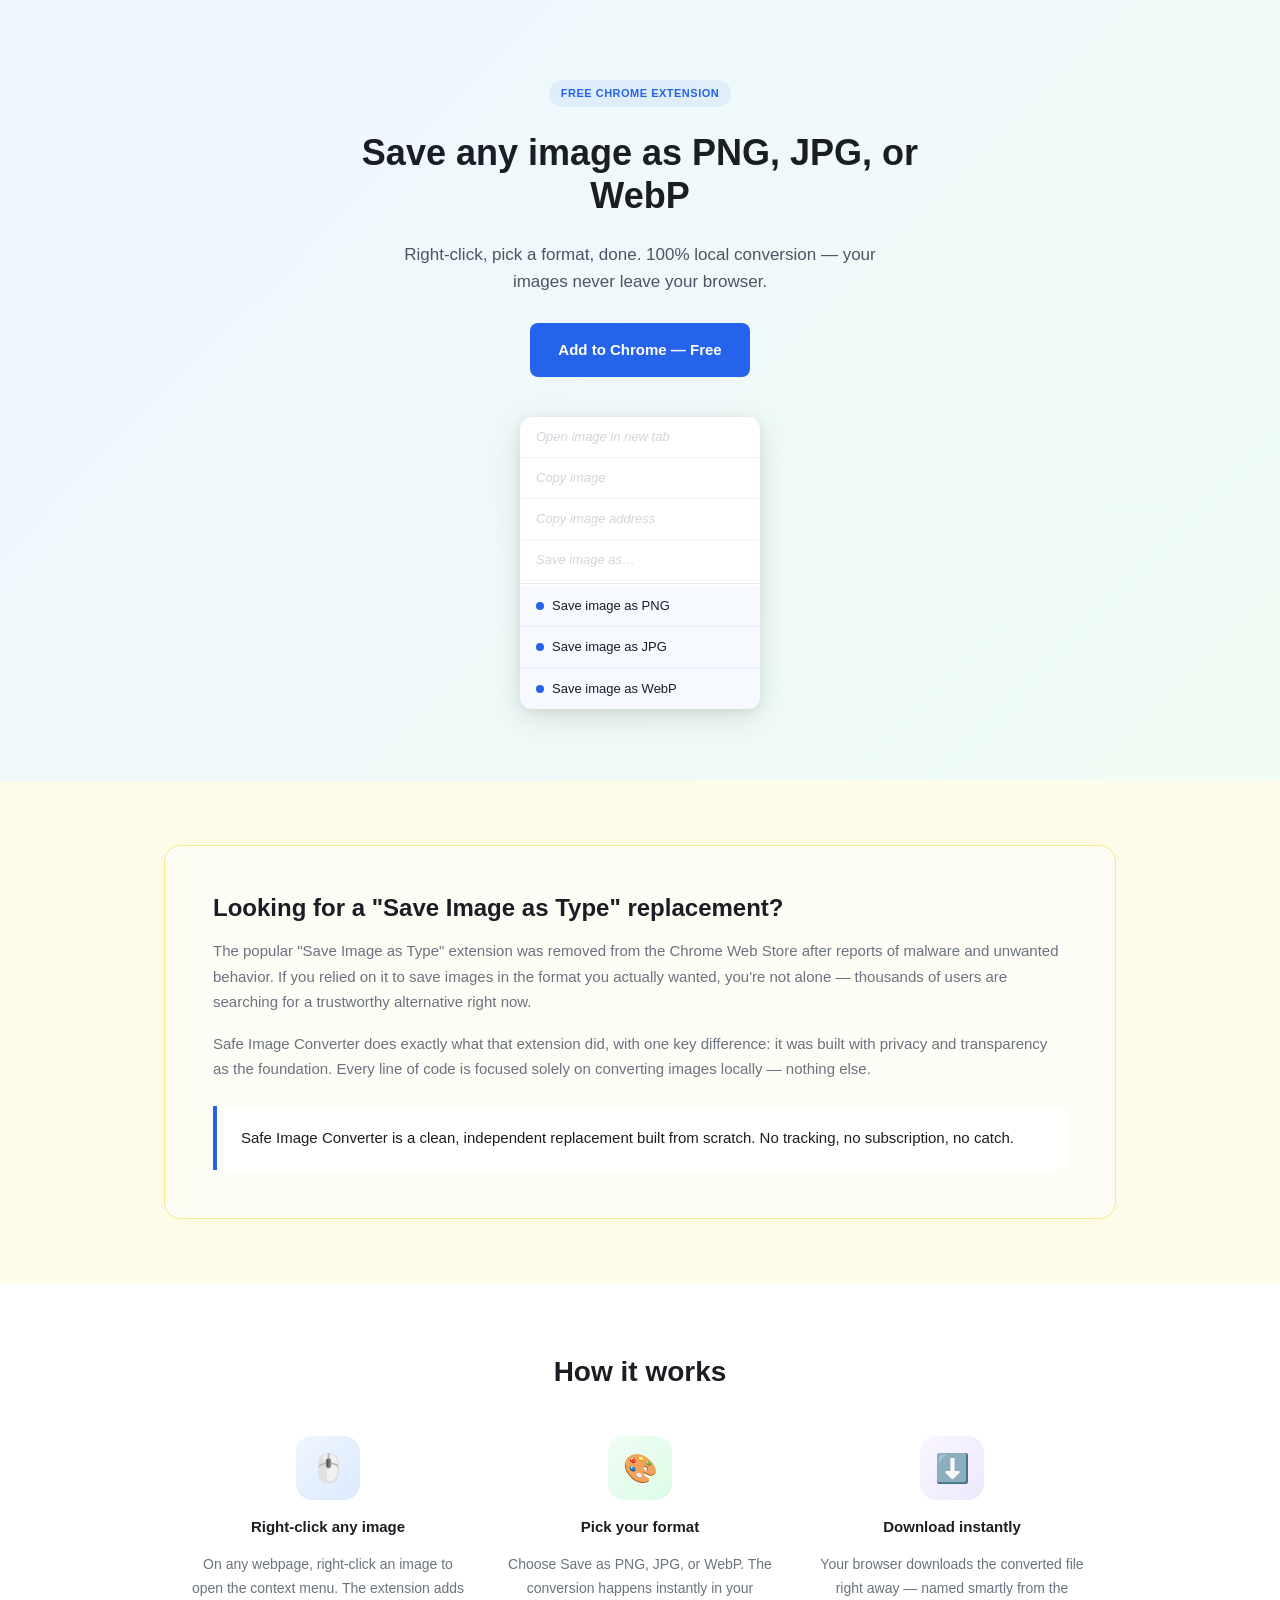
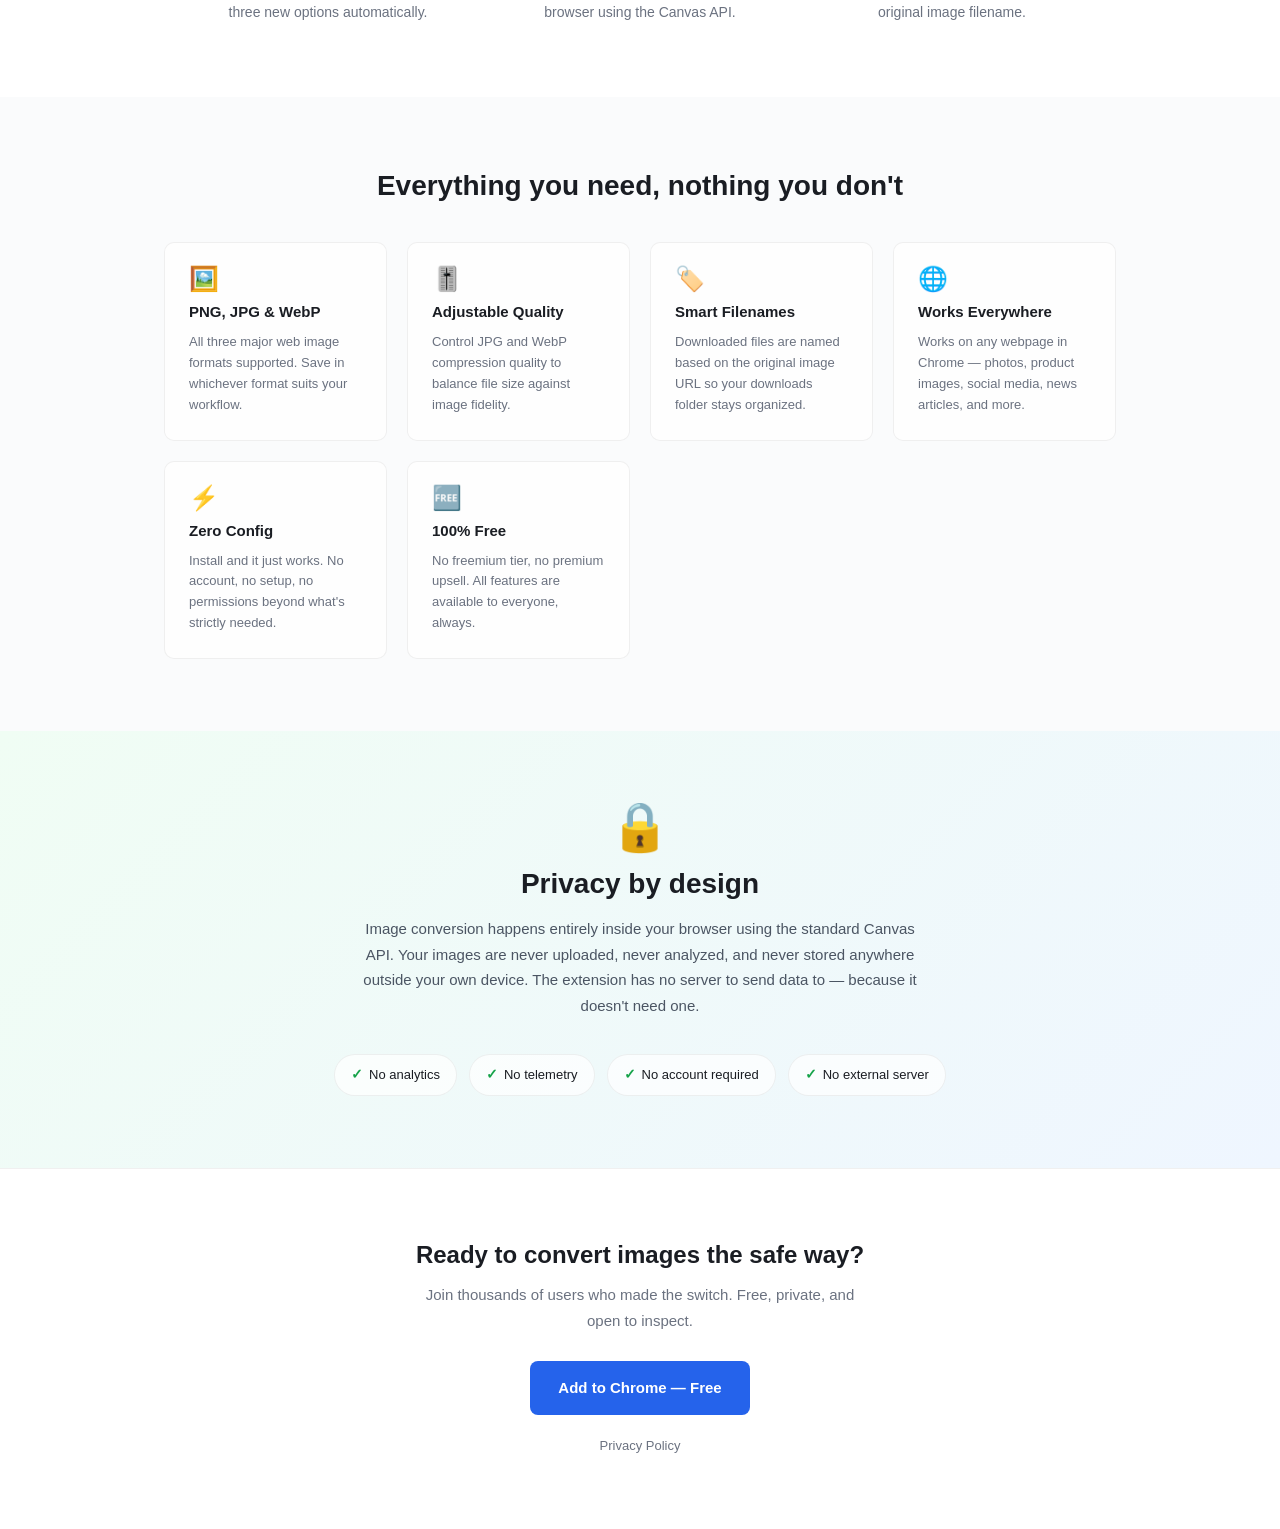
==== index.html @ 62d7c543 "feat: add English landing page" ====
<!DOCTYPE html>
<html lang="en">
<head>
  <meta charset="UTF-8" />
  <meta name="viewport" content="width=device-width, initial-scale=1.0" />

  <!-- Primary SEO -->
  <title>Safe Image Converter — Save Images as PNG, JPG, WebP | Free Chrome Extension</title>
  <meta name="description" content="Right-click any image to save as PNG, JPG, or WebP. 100% local conversion — your images never leave your browser. Free replacement for Save Image as Type." />

  <!-- hreflang -->
  <link rel="alternate" hreflang="en" href="https://claudydev.github.io/SafeImageConverter/" />
  <link rel="alternate" hreflang="es" href="https://claudydev.github.io/SafeImageConverter/es/" />
  <link rel="alternate" hreflang="pt-BR" href="https://claudydev.github.io/SafeImageConverter/pt-br/" />
  <link rel="alternate" hreflang="x-default" href="https://claudydev.github.io/SafeImageConverter/" />

  <!-- Open Graph -->
  <meta property="og:type" content="website" />
  <meta property="og:title" content="Safe Image Converter — Save Images as PNG, JPG, WebP | Free Chrome Extension" />
  <meta property="og:description" content="Right-click any image to save as PNG, JPG, or WebP. 100% local conversion — your images never leave your browser. Free replacement for Save Image as Type." />
  <meta property="og:url" content="https://claudydev.github.io/SafeImageConverter/" />

  <!-- JSON-LD Structured Data -->
  <script type="application/ld+json">
  {
    "@context": "https://schema.org",
    "@type": "SoftwareApplication",
    "name": "Safe Image Converter",
    "description": "Right-click any image to save as PNG, JPG, or WebP. 100% local conversion — your images never leave your browser.",
    "applicationCategory": "BrowserApplication",
    "operatingSystem": "Chrome",
    "offers": {
      "@type": "Offer",
      "price": "0",
      "priceCurrency": "USD"
    }
  }
  </script>

  <link rel="stylesheet" href="styles.css" />
</head>
<body>

  <!-- ============================================================
       Hero Section
       ============================================================ -->
  <section class="hero">
    <div class="container">
      <span class="hero-label">Free Chrome Extension</span>

      <h1>Save any image as PNG, JPG, or WebP</h1>

      <p class="subhead">
        Right-click, pick a format, done. 100% local conversion —
        your images never leave your browser.
      </p>

      <a href="#cws-listing" class="btn-primary">Add to Chrome — Free</a>

      <div class="context-menu-visual" role="img" aria-label="Chrome right-click context menu showing Save Image as PNG, JPG, and WebP options">
        <div class="context-menu-item ghost">Open image in new tab</div>
        <div class="context-menu-item ghost">Copy image</div>
        <div class="context-menu-item ghost">Copy image address</div>
        <div class="context-menu-item ghost">Save image as…</div>
        <div class="context-menu-divider"></div>
        <div class="context-menu-item extension">Save image as PNG</div>
        <div class="context-menu-item extension">Save image as JPG</div>
        <div class="context-menu-item extension">Save image as WebP</div>
      </div>
    </div>
  </section>

  <!-- ============================================================
       Replaces "Save Image as Type" Section
       ============================================================ -->
  <section class="replaces">
    <div class="container">
      <div class="replaces-inner">
        <h2>Looking for a "Save Image as Type" replacement?</h2>

        <p>
          The popular "Save Image as Type" extension was removed from the Chrome Web Store after
          reports of malware and unwanted behavior. If you relied on it to save images in the
          format you actually wanted, you're not alone — thousands of users are searching for
          a trustworthy alternative right now.
        </p>

        <p>
          Safe Image Converter does exactly what that extension did, with one key difference:
          it was built with privacy and transparency as the foundation. Every line of code is
          focused solely on converting images locally — nothing else.
        </p>

        <div class="callout-box">
          Safe Image Converter is a clean, independent replacement built from scratch.
          No tracking, no subscription, no catch.
        </div>
      </div>
    </div>
  </section>

  <!-- ============================================================
       How It Works Section
       ============================================================ -->
  <section class="how-it-works">
    <div class="container">
      <h2>How it works</h2>

      <div class="steps">
        <div class="step">
          <div class="step-icon blue" aria-hidden="true">🖱️</div>
          <h3>Right-click any image</h3>
          <p>
            On any webpage, right-click an image to open the context menu.
            The extension adds three new options automatically.
          </p>
        </div>

        <div class="step">
          <div class="step-icon green" aria-hidden="true">🎨</div>
          <h3>Pick your format</h3>
          <p>
            Choose Save as PNG, JPG, or WebP. The conversion happens
            instantly in your browser using the Canvas API.
          </p>
        </div>

        <div class="step">
          <div class="step-icon purple" aria-hidden="true">⬇️</div>
          <h3>Download instantly</h3>
          <p>
            Your browser downloads the converted file right away —
            named smartly from the original image filename.
          </p>
        </div>
      </div>
    </div>
  </section>

  <!-- ============================================================
       Features Section
       ============================================================ -->
  <section class="features">
    <div class="container">
      <h2>Everything you need, nothing you don't</h2>

      <div class="features-grid">
        <div class="feature-card">
          <div class="feature-card-icon" aria-hidden="true">🖼️</div>
          <h3>PNG, JPG &amp; WebP</h3>
          <p>
            All three major web image formats supported. Save in whichever
            format suits your workflow.
          </p>
        </div>

        <div class="feature-card">
          <div class="feature-card-icon" aria-hidden="true">🎚️</div>
          <h3>Adjustable Quality</h3>
          <p>
            Control JPG and WebP compression quality to balance file size
            against image fidelity.
          </p>
        </div>

        <div class="feature-card">
          <div class="feature-card-icon" aria-hidden="true">🏷️</div>
          <h3>Smart Filenames</h3>
          <p>
            Downloaded files are named based on the original image URL
            so your downloads folder stays organized.
          </p>
        </div>

        <div class="feature-card">
          <div class="feature-card-icon" aria-hidden="true">🌐</div>
          <h3>Works Everywhere</h3>
          <p>
            Works on any webpage in Chrome — photos, product images,
            social media, news articles, and more.
          </p>
        </div>

        <div class="feature-card">
          <div class="feature-card-icon" aria-hidden="true">⚡</div>
          <h3>Zero Config</h3>
          <p>
            Install and it just works. No account, no setup, no
            permissions beyond what's strictly needed.
          </p>
        </div>

        <div class="feature-card">
          <div class="feature-card-icon" aria-hidden="true">🆓</div>
          <h3>100% Free</h3>
          <p>
            No freemium tier, no premium upsell. All features are
            available to everyone, always.
          </p>
        </div>
      </div>
    </div>
  </section>

  <!-- ============================================================
       Privacy by Design Section
       ============================================================ -->
  <section class="privacy">
    <div class="container">
      <div class="privacy-lock" aria-hidden="true">🔒</div>

      <h2>Privacy by design</h2>

      <p>
        Image conversion happens entirely inside your browser using the standard Canvas API.
        Your images are never uploaded, never analyzed, and never stored anywhere outside
        your own device. The extension has no server to send data to — because it doesn't need one.
      </p>

      <div class="badge-row">
        <span class="badge"><span class="badge-check">✓</span> No analytics</span>
        <span class="badge"><span class="badge-check">✓</span> No telemetry</span>
        <span class="badge"><span class="badge-check">✓</span> No account required</span>
        <span class="badge"><span class="badge-check">✓</span> No external server</span>
      </div>
    </div>
  </section>

  <!-- ============================================================
       Footer CTA Section
       ============================================================ -->
  <section class="footer-cta">
    <div class="container">
      <h2>Ready to convert images the safe way?</h2>

      <p>
        Join thousands of users who made the switch. Free, private,
        and open to inspect.
      </p>

      <a href="#cws-listing" class="btn-primary">Add to Chrome — Free</a>

      <div class="footer-links">
        <a href="privacy.html">Privacy Policy</a>
      </div>
    </div>
  </section>

</body>
</html>
---- styles.css ----
/* ============================================================
   Safe Image Converter — Shared Landing Page Stylesheet
   ============================================================ */

/* Reset & Base
   ---------------------------------------------------------- */
*, *::before, *::after {
  box-sizing: border-box;
  margin: 0;
  padding: 0;
}

html {
  scroll-behavior: smooth;
}

body {
  font-family: -apple-system, BlinkMacSystemFont, 'Segoe UI', Roboto, sans-serif;
  font-size: 15px;
  line-height: 1.7;
  color: #1a1d23;
  background: #ffffff;
}

img {
  max-width: 100%;
  display: block;
}

a {
  color: #2563eb;
  text-decoration: none;
}

a:hover {
  text-decoration: underline;
}

/* Typography Scale
   ---------------------------------------------------------- */
h1 {
  font-size: 36px;
  font-weight: 700;
  line-height: 1.2;
  color: #1a1d23;
}

h2 {
  font-size: 28px;
  font-weight: 700;
  line-height: 1.2;
  color: #1a1d23;
}

h3 {
  font-size: 16px;
  font-weight: 600;
  line-height: 1.4;
  color: #1a1d23;
}

p {
  font-size: 15px;
  line-height: 1.7;
  color: #6b7280;
}

small {
  font-size: 13px;
  color: #6b7280;
}

/* Layout Utilities
   ---------------------------------------------------------- */
.container {
  max-width: 1000px;
  margin: 0 auto;
  padding: 0 24px;
}

section {
  padding: 72px 0;
}

/* CTA Button
   ---------------------------------------------------------- */
.btn-primary {
  display: inline-block;
  background: #2563eb;
  color: #ffffff;
  font-size: 15px;
  font-weight: 600;
  padding: 14px 28px;
  border-radius: 8px;
  border: none;
  cursor: pointer;
  transition: background 0.15s ease, transform 0.15s ease;
  text-decoration: none;
}

.btn-primary:hover {
  background: #1d4ed8;
  transform: translateY(-1px);
  text-decoration: none;
  color: #ffffff;
}

.btn-primary:active {
  transform: translateY(0);
}

/* ============================================================
   Hero Section
   ============================================================ */
.hero {
  background: linear-gradient(135deg, #eff6ff, #f0fdf4);
  padding: 80px 0 72px;
  text-align: center;
}

.hero .container {
  display: flex;
  flex-direction: column;
  align-items: center;
  gap: 24px;
}

.hero-label {
  display: inline-block;
  font-size: 11px;
  font-weight: 600;
  letter-spacing: 0.5px;
  text-transform: uppercase;
  color: #2563eb;
  background: rgba(37, 99, 235, 0.08);
  padding: 4px 12px;
  border-radius: 100px;
}

.hero h1 {
  max-width: 640px;
}

.hero .subhead {
  max-width: 520px;
  font-size: 17px;
  color: #4b5563;
  line-height: 1.6;
}

.hero .btn-primary {
  margin-top: 4px;
}

/* Context Menu Visual */
.context-menu-visual {
  margin-top: 16px;
  display: inline-flex;
  flex-direction: column;
  background: #ffffff;
  border-radius: 12px;
  box-shadow: 0 8px 32px rgba(0, 0, 0, 0.12), 0 2px 8px rgba(0, 0, 0, 0.06);
  overflow: hidden;
  min-width: 240px;
  text-align: left;
}

.context-menu-item {
  padding: 9px 16px;
  font-size: 13px;
  color: #4b5563;
  border-bottom: 1px solid rgba(0, 0, 0, 0.04);
}

.context-menu-item:last-child {
  border-bottom: none;
}

.context-menu-item.ghost {
  color: #d1d5db;
  font-style: italic;
}

.context-menu-divider {
  height: 1px;
  background: rgba(0, 0, 0, 0.08);
  margin: 2px 0;
}

.context-menu-item.extension {
  color: #1a1d23;
  font-weight: 500;
  background: rgba(37, 99, 235, 0.04);
  display: flex;
  align-items: center;
  gap: 8px;
}

.context-menu-item.extension::before {
  content: '';
  display: inline-block;
  width: 8px;
  height: 8px;
  border-radius: 50%;
  background: #2563eb;
  flex-shrink: 0;
}

/* ============================================================
   Replaces Section
   ============================================================ */
.replaces {
  background: #fefce8;
  padding: 64px 0;
}

.replaces-inner {
  border: 1px solid #fde68a;
  border-radius: 16px;
  padding: 48px;
  background: rgba(255, 255, 255, 0.6);
}

.replaces h2 {
  font-size: 24px;
  margin-bottom: 16px;
}

.replaces p {
  margin-bottom: 16px;
}

.replaces p:last-of-type {
  margin-bottom: 24px;
}

.callout-box {
  background: rgba(255, 255, 255, 0.85);
  border-left: 4px solid #2563eb;
  border-radius: 0 8px 8px 0;
  padding: 20px 24px;
  font-size: 15px;
  font-weight: 500;
  color: #1a1d23;
  line-height: 1.6;
}

/* ============================================================
   How It Works Section
   ============================================================ */
.how-it-works {
  background: #ffffff;
  text-align: center;
}

.how-it-works h2 {
  margin-bottom: 48px;
}

.steps {
  display: flex;
  gap: 32px;
  justify-content: center;
  flex-wrap: wrap;
}

.step {
  flex: 1;
  min-width: 200px;
  max-width: 280px;
  display: flex;
  flex-direction: column;
  align-items: center;
  gap: 16px;
}

.step-icon {
  width: 64px;
  height: 64px;
  border-radius: 16px;
  display: flex;
  align-items: center;
  justify-content: center;
  font-size: 28px;
  flex-shrink: 0;
}

.step-icon.blue {
  background: linear-gradient(135deg, #eff6ff, #dbeafe);
}

.step-icon.green {
  background: linear-gradient(135deg, #f0fdf4, #dcfce7);
}

.step-icon.purple {
  background: linear-gradient(135deg, #faf5ff, #ede9fe);
}

.step h3 {
  font-size: 15px;
}

.step p {
  font-size: 14px;
  text-align: center;
}

/* ============================================================
   Features Section
   ============================================================ */
.features {
  background: #fafbfc;
}

.features h2 {
  text-align: center;
  margin-bottom: 40px;
}

.features-grid {
  display: grid;
  grid-template-columns: repeat(auto-fit, minmax(220px, 1fr));
  gap: 20px;
}

.feature-card {
  background: rgba(255, 255, 255, 0.7);
  border: 1px solid rgba(0, 0, 0, 0.06);
  border-radius: 10px;
  padding: 24px;
  display: flex;
  flex-direction: column;
  gap: 10px;
}

.feature-card-icon {
  font-size: 24px;
  line-height: 1;
}

.feature-card h3 {
  font-size: 15px;
}

.feature-card p {
  font-size: 13px;
  line-height: 1.6;
}

/* ============================================================
   Privacy Section
   ============================================================ */
.privacy {
  background: linear-gradient(135deg, #f0fdf4, #eff6ff);
  text-align: center;
}

.privacy-lock {
  font-size: 48px;
  line-height: 1;
  margin-bottom: 16px;
}

.privacy h2 {
  margin-bottom: 16px;
}

.privacy > .container > p {
  max-width: 560px;
  margin: 0 auto 36px;
  font-size: 15px;
  color: #4b5563;
}

.badge-row {
  display: flex;
  flex-wrap: wrap;
  justify-content: center;
  gap: 12px;
}

.badge {
  display: inline-flex;
  align-items: center;
  gap: 6px;
  background: rgba(255, 255, 255, 0.7);
  border: 1px solid rgba(0, 0, 0, 0.06);
  border-radius: 100px;
  padding: 8px 16px;
  font-size: 13px;
  font-weight: 500;
  color: #1a1d23;
}

.badge-check {
  color: #16a34a;
  font-weight: 700;
  font-size: 14px;
}

/* ============================================================
   Footer CTA Section
   ============================================================ */
.footer-cta {
  background: #ffffff;
  padding: 72px 0;
  text-align: center;
  border-top: 1px solid rgba(0, 0, 0, 0.06);
}

.footer-cta h2 {
  font-size: 24px;
  margin-bottom: 12px;
}

.footer-cta p {
  margin-bottom: 28px;
  max-width: 440px;
  margin-left: auto;
  margin-right: auto;
}

.footer-links {
  margin-top: 20px;
  display: flex;
  justify-content: center;
  gap: 20px;
}

.footer-links a {
  font-size: 13px;
  color: #6b7280;
}

.footer-links a:hover {
  color: #1a1d23;
}

/* ============================================================
   Privacy Policy Page
   ============================================================ */
.privacy-page {
  max-width: 720px;
  margin: 60px auto;
  padding: 0 24px 80px;
}

.privacy-page h1 {
  font-size: 30px;
  margin-bottom: 8px;
}

.privacy-page .updated {
  font-size: 13px;
  color: #6b7280;
  margin-bottom: 40px;
}

.privacy-page h2 {
  font-size: 20px;
  font-weight: 700;
  margin-top: 40px;
  margin-bottom: 12px;
}

.privacy-page p {
  margin-bottom: 16px;
}

.privacy-page ul {
  margin: 0 0 16px 24px;
  color: #4b5563;
}

.privacy-page li {
  margin-bottom: 6px;
  font-size: 15px;
  line-height: 1.7;
}

.privacy-page table {
  width: 100%;
  border-collapse: collapse;
  margin: 24px 0;
  font-size: 14px;
}

.privacy-page table th,
.privacy-page table td {
  text-align: left;
  padding: 10px 14px;
  border: 1px solid rgba(0, 0, 0, 0.1);
}

.privacy-page table th {
  background: #fafbfc;
  font-weight: 600;
  color: #1a1d23;
}

.privacy-page table td {
  color: #4b5563;
}

.privacy-page .back-link {
  display: inline-flex;
  align-items: center;
  gap: 6px;
  font-size: 13px;
  color: #6b7280;
  margin-bottom: 32px;
}

.privacy-page .back-link:hover {
  color: #1a1d23;
}

/* ============================================================
   Responsive — 768px breakpoint
   ============================================================ */
@media (max-width: 768px) {
  /* Typography */
  h1 {
    font-size: 28px;
  }

  h2 {
    font-size: 22px;
  }

  /* Sections */
  section {
    padding: 40px 0;
  }

  .hero {
    padding: 48px 0 40px;
  }

  .hero .subhead {
    font-size: 15px;
  }

  .replaces {
    padding: 40px 0;
  }

  .replaces-inner {
    padding: 28px 20px;
  }

  .replaces h2 {
    font-size: 20px;
  }

  .footer-cta {
    padding: 40px 0;
  }

  .footer-cta h2 {
    font-size: 20px;
  }

  /* Steps — stack vertically */
  .steps {
    flex-direction: column;
    align-items: center;
  }

  .step {
    max-width: 100%;
    width: 100%;
  }

  /* Features — single column */
  .features-grid {
    grid-template-columns: 1fr;
  }

  /* Badge row wraps naturally, already flex-wrap */
  .badge-row {
    gap: 8px;
  }

  /* Context menu visual */
  .context-menu-visual {
    min-width: 200px;
  }

  /* Privacy page */
  .privacy-page {
    margin-top: 32px;
  }

  .privacy-page h1 {
    font-size: 24px;
  }
}
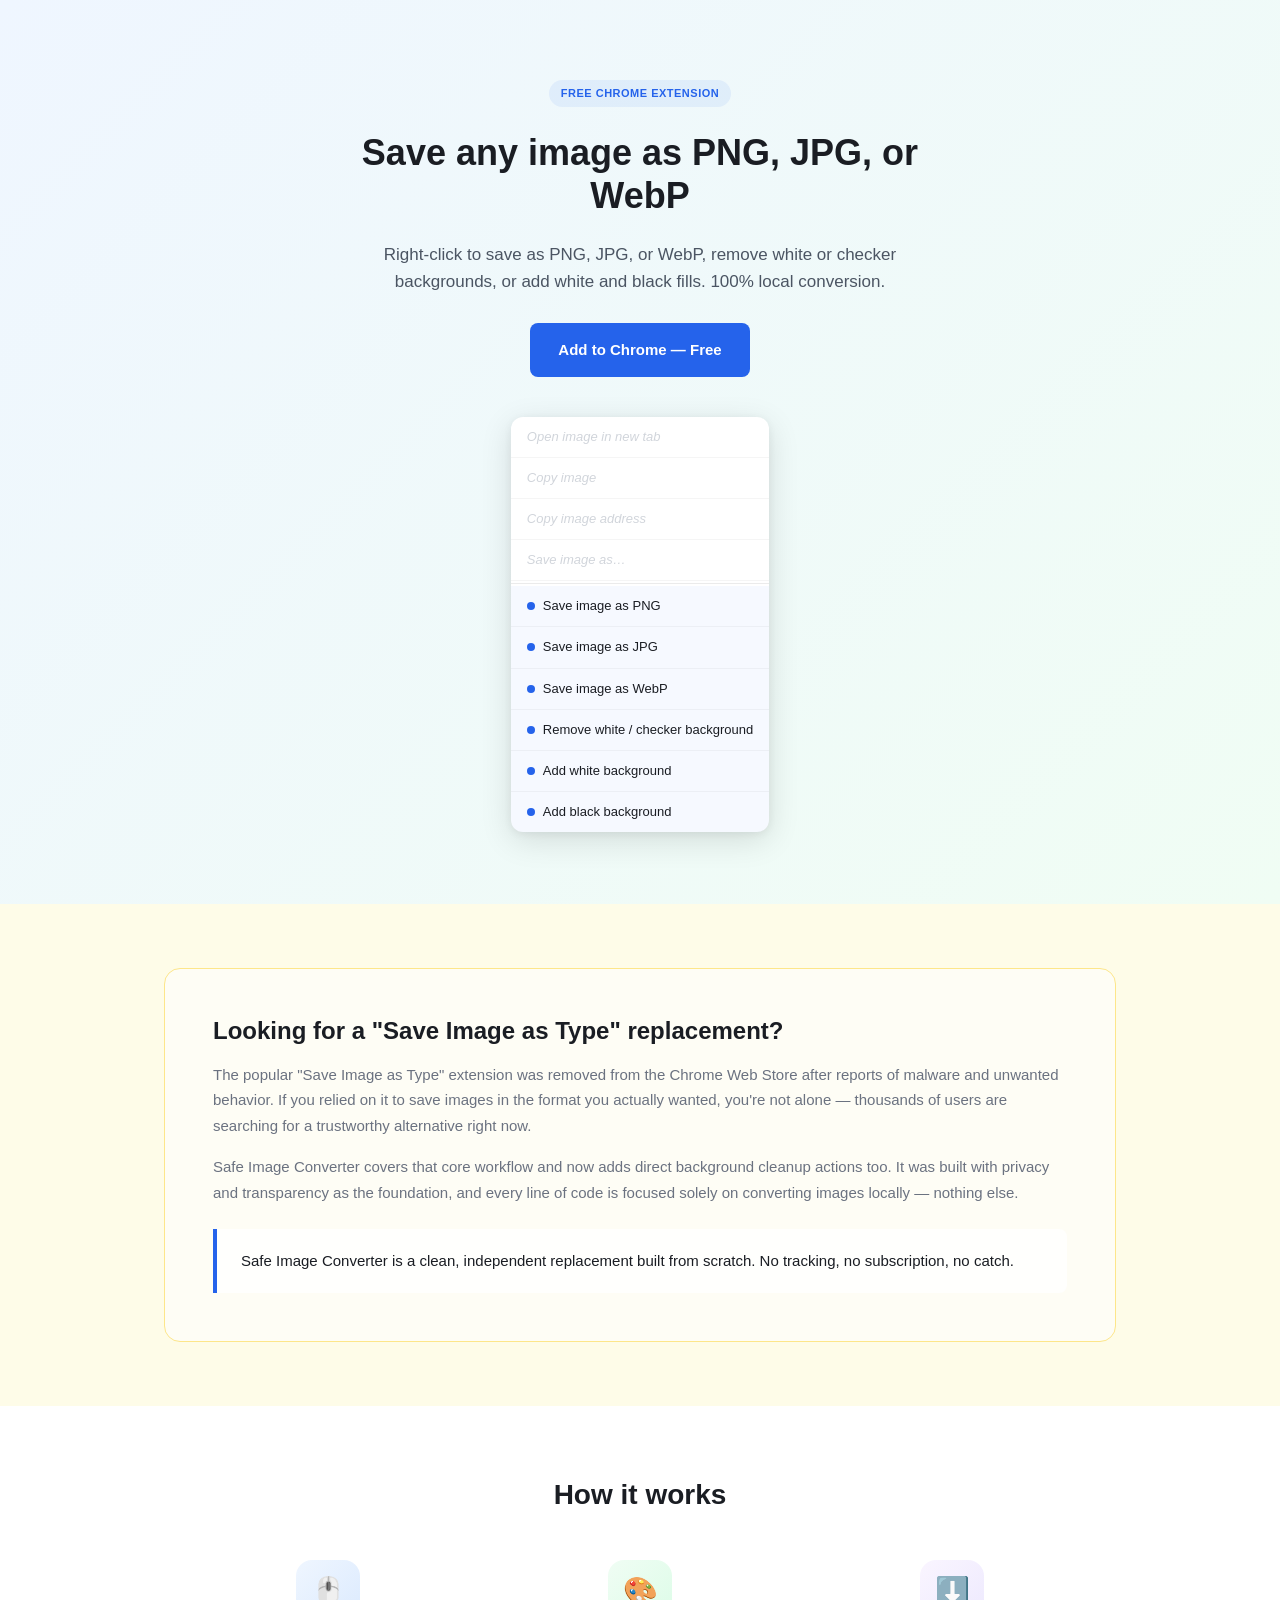
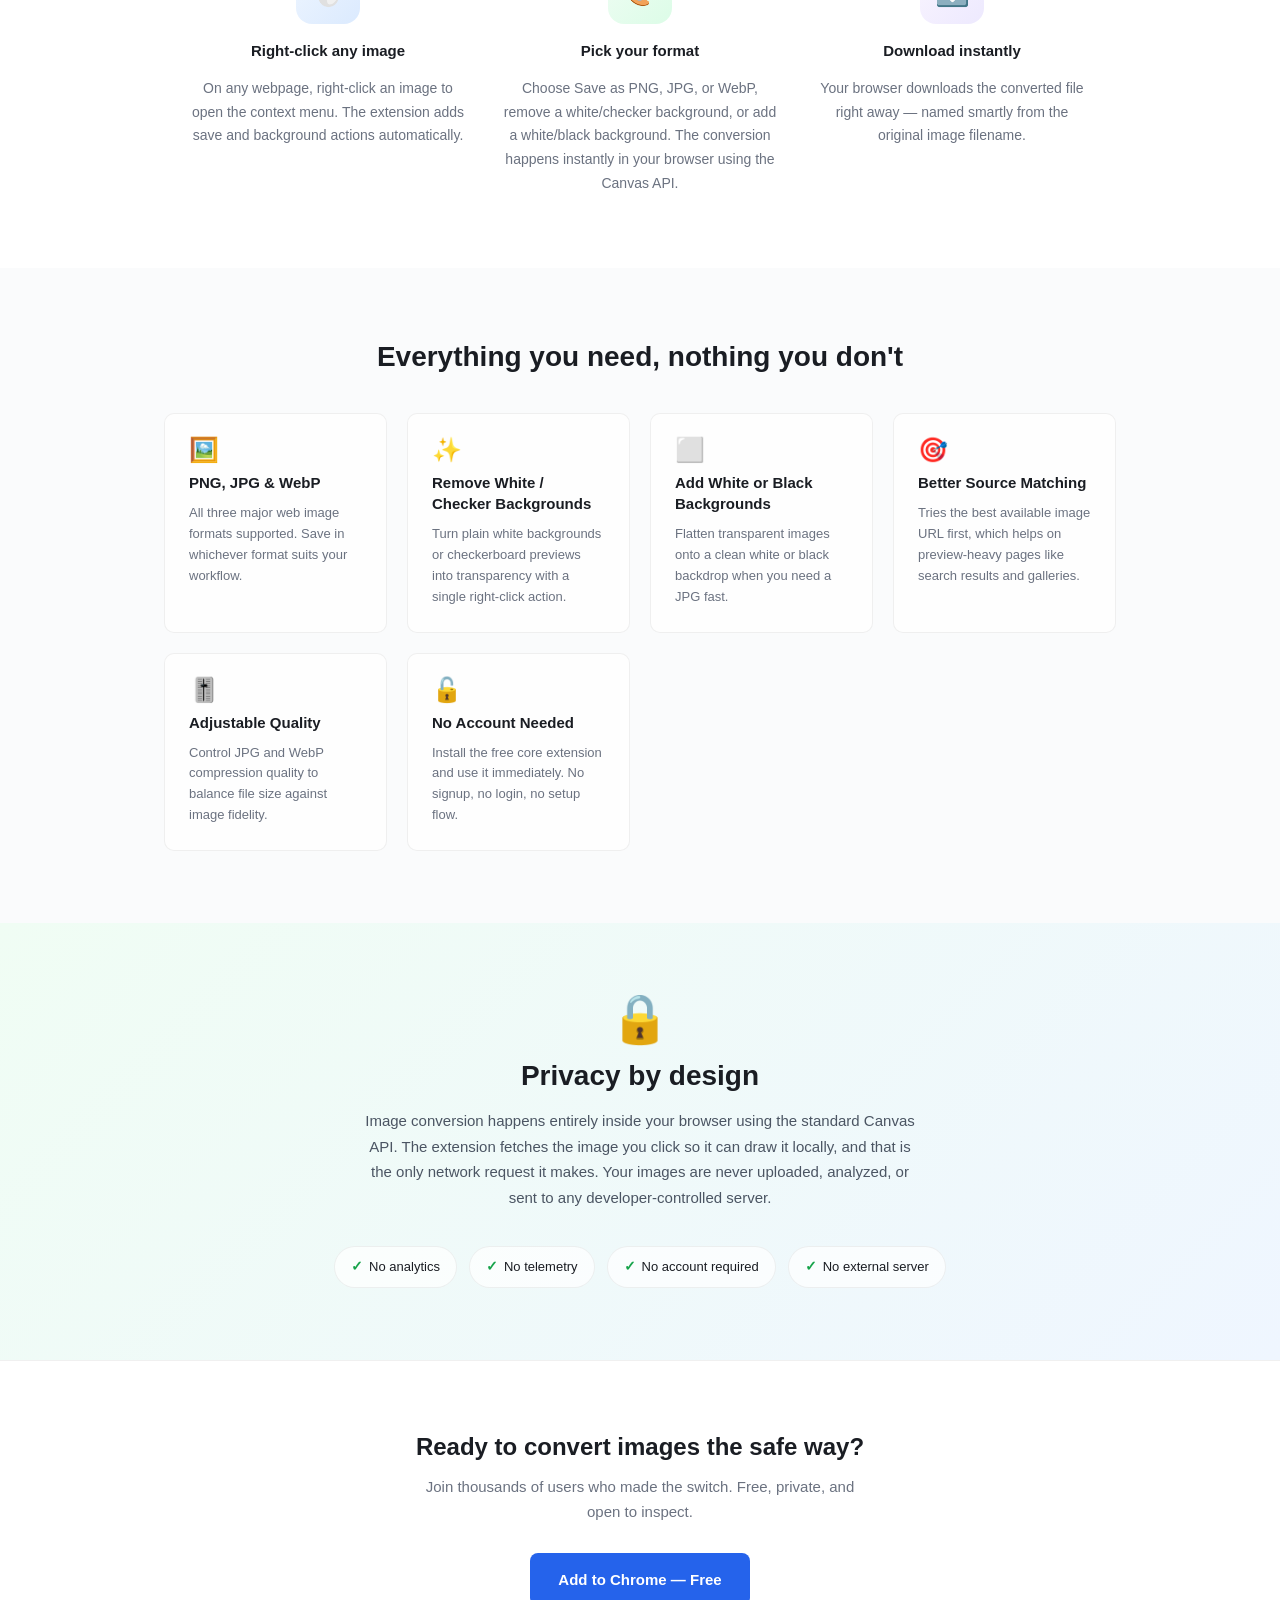
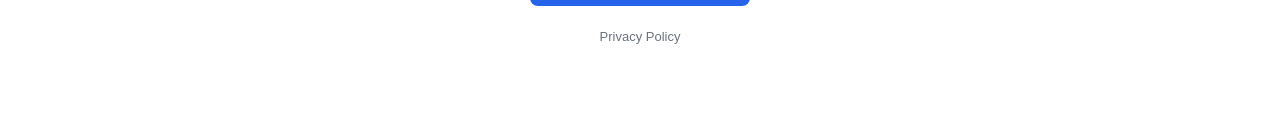
==== commit b87b0d4b: "feat: improve image actions and add repo docs" ====
--- a/index.html
+++ b/index.html
@@ -6,19 +6,22 @@
 
   <!-- Primary SEO -->
   <title>Safe Image Converter — Save Images as PNG, JPG, WebP | Free Chrome Extension</title>
-  <meta name="description" content="Right-click any image to save as PNG, JPG, or WebP. 100% local conversion — your images never leave your browser. Free replacement for Save Image as Type." />
+  <meta name="description" content="Right-click images to save as PNG, JPG, or WebP, remove white or checker backgrounds, or add white and black fills. 100% local conversion." />
+
+  <!-- Canonical -->
+  <link rel="canonical" href="https://ryan-houpt.github.io/SafeImageConverter/" />
 
   <!-- hreflang -->
-  <link rel="alternate" hreflang="en" href="https://claudydev.github.io/SafeImageConverter/" />
-  <link rel="alternate" hreflang="es" href="https://claudydev.github.io/SafeImageConverter/es/" />
-  <link rel="alternate" hreflang="pt-BR" href="https://claudydev.github.io/SafeImageConverter/pt-br/" />
-  <link rel="alternate" hreflang="x-default" href="https://claudydev.github.io/SafeImageConverter/" />
+  <link rel="alternate" hreflang="en" href="https://ryan-houpt.github.io/SafeImageConverter/" />
+  <link rel="alternate" hreflang="es" href="https://ryan-houpt.github.io/SafeImageConverter/es/" />
+  <link rel="alternate" hreflang="pt-BR" href="https://ryan-houpt.github.io/SafeImageConverter/pt-br/" />
+  <link rel="alternate" hreflang="x-default" href="https://ryan-houpt.github.io/SafeImageConverter/" />
 
   <!-- Open Graph -->
   <meta property="og:type" content="website" />
   <meta property="og:title" content="Safe Image Converter — Save Images as PNG, JPG, WebP | Free Chrome Extension" />
-  <meta property="og:description" content="Right-click any image to save as PNG, JPG, or WebP. 100% local conversion — your images never leave your browser. Free replacement for Save Image as Type." />
-  <meta property="og:url" content="https://claudydev.github.io/SafeImageConverter/" />
+  <meta property="og:description" content="Right-click images to save as PNG, JPG, or WebP, remove white or checker backgrounds, or add white and black fills locally." />
+  <meta property="og:url" content="https://ryan-houpt.github.io/SafeImageConverter/" />
 
   <!-- JSON-LD Structured Data -->
   <script type="application/ld+json">
@@ -26,9 +29,11 @@
     "@context": "https://schema.org",
     "@type": "SoftwareApplication",
     "name": "Safe Image Converter",
-    "description": "Right-click any image to save as PNG, JPG, or WebP. 100% local conversion — your images never leave your browser.",
+    "description": "Right-click images to save as PNG, JPG, or WebP, remove white or checker backgrounds, or add white and black fills locally.",
     "applicationCategory": "BrowserApplication",
     "operatingSystem": "Chrome",
+    "url": "https://ryan-houpt.github.io/SafeImageConverter/",
+    "installUrl": "https://chromewebstore.google.com/detail/safe-image-converter/ahmpphfojckjpfkcbecphlpocabebppb",
     "offers": {
       "@type": "Offer",
       "price": "0",
@@ -37,6 +42,47 @@
   }
   </script>
 
+  <script type="application/ld+json">
+  {
+    "@context": "https://schema.org",
+    "@type": "FAQPage",
+    "mainEntity": [
+      {
+        "@type": "Question",
+        "name": "What happened to Save Image as Type?",
+        "acceptedAnswer": {
+          "@type": "Answer",
+          "text": "The Save Image as Type Chrome extension was removed from the Chrome Web Store in March 2026 after reports of malware and unwanted behavior. Over 1 million users were affected. Safe Image Converter is a clean, independent replacement built from scratch with privacy as the foundation."
+        }
+      },
+      {
+        "@type": "Question",
+        "name": "Is Safe Image Converter safe to use?",
+        "acceptedAnswer": {
+          "@type": "Answer",
+          "text": "Yes. Safe Image Converter performs all image conversion locally in your browser using the standard Canvas API. Your images are never uploaded to any server. The extension has no analytics, no telemetry, and no external connections."
+        }
+      },
+      {
+        "@type": "Question",
+        "name": "How do I save an image as PNG, JPG, or WebP in Chrome?",
+        "acceptedAnswer": {
+          "@type": "Answer",
+          "text": "Install Safe Image Converter, then right-click any image on any webpage. You'll see options to save as PNG, JPG, or WebP, remove a white or checker background, or add a white or black background. Click the action you need and the converted file downloads instantly."
+        }
+      },
+      {
+        "@type": "Question",
+        "name": "Does this extension collect any data?",
+        "acceptedAnswer": {
+          "@type": "Answer",
+          "text": "No. Safe Image Converter collects zero personal data. There are no analytics SDKs, no crash reporting, no user accounts, and no developer server. Preferences and local counters stay on your device only."
+        }
+      }
+    ]
+  }
+  </script>
+
   <link rel="stylesheet" href="styles.css" />
 </head>
 <body>
@@ -51,13 +97,13 @@
       <h1>Save any image as PNG, JPG, or WebP</h1>
 
       <p class="subhead">
-        Right-click, pick a format, done. 100% local conversion —
-        your images never leave your browser.
+        Right-click to save as PNG, JPG, or WebP, remove white or checker
+        backgrounds, or add white and black fills. 100% local conversion.
       </p>
 
-      <a href="#cws-listing" class="btn-primary">Add to Chrome — Free</a>
-
-      <div class="context-menu-visual" role="img" aria-label="Chrome right-click context menu showing Save Image as PNG, JPG, and WebP options">
+      <a href="https://chromewebstore.google.com/detail/safe-image-converter/ahmpphfojckjpfkcbecphlpocabebppb" class="btn-primary">Add to Chrome — Free</a>
+
+      <div class="context-menu-visual" role="img" aria-label="Chrome right-click context menu showing image save and background actions">
         <div class="context-menu-item ghost">Open image in new tab</div>
         <div class="context-menu-item ghost">Copy image</div>
         <div class="context-menu-item ghost">Copy image address</div>
@@ -66,6 +112,9 @@
         <div class="context-menu-item extension">Save image as PNG</div>
         <div class="context-menu-item extension">Save image as JPG</div>
         <div class="context-menu-item extension">Save image as WebP</div>
+        <div class="context-menu-item extension">Remove white / checker background</div>
+        <div class="context-menu-item extension">Add white background</div>
+        <div class="context-menu-item extension">Add black background</div>
       </div>
     </div>
   </section>
@@ -86,9 +135,9 @@
         </p>
 
         <p>
-          Safe Image Converter does exactly what that extension did, with one key difference:
-          it was built with privacy and transparency as the foundation. Every line of code is
-          focused solely on converting images locally — nothing else.
+          Safe Image Converter covers that core workflow and now adds direct background cleanup
+          actions too. It was built with privacy and transparency as the foundation, and every
+          line of code is focused solely on converting images locally — nothing else.
         </p>
 
         <div class="callout-box">
@@ -112,7 +161,7 @@
           <h3>Right-click any image</h3>
           <p>
             On any webpage, right-click an image to open the context menu.
-            The extension adds three new options automatically.
+            The extension adds save and background actions automatically.
           </p>
         </div>
 
@@ -120,8 +169,9 @@
           <div class="step-icon green" aria-hidden="true">🎨</div>
           <h3>Pick your format</h3>
           <p>
-            Choose Save as PNG, JPG, or WebP. The conversion happens
-            instantly in your browser using the Canvas API.
+            Choose Save as PNG, JPG, or WebP, remove a white/checker
+            background, or add a white/black background. The conversion
+            happens instantly in your browser using the Canvas API.
           </p>
         </div>
 
@@ -155,6 +205,33 @@
         </div>
 
         <div class="feature-card">
+          <div class="feature-card-icon" aria-hidden="true">✨</div>
+          <h3>Remove White / Checker Backgrounds</h3>
+          <p>
+            Turn plain white backgrounds or checkerboard previews into
+            transparency with a single right-click action.
+          </p>
+        </div>
+
+        <div class="feature-card">
+          <div class="feature-card-icon" aria-hidden="true">⬜</div>
+          <h3>Add White or Black Backgrounds</h3>
+          <p>
+            Flatten transparent images onto a clean white or black
+            backdrop when you need a JPG fast.
+          </p>
+        </div>
+
+        <div class="feature-card">
+          <div class="feature-card-icon" aria-hidden="true">🎯</div>
+          <h3>Better Source Matching</h3>
+          <p>
+            Tries the best available image URL first, which helps on
+            preview-heavy pages like search results and galleries.
+          </p>
+        </div>
+
+        <div class="feature-card">
           <div class="feature-card-icon" aria-hidden="true">🎚️</div>
           <h3>Adjustable Quality</h3>
           <p>
@@ -164,38 +241,11 @@
         </div>
 
         <div class="feature-card">
-          <div class="feature-card-icon" aria-hidden="true">🏷️</div>
-          <h3>Smart Filenames</h3>
-          <p>
-            Downloaded files are named based on the original image URL
-            so your downloads folder stays organized.
-          </p>
-        </div>
-
-        <div class="feature-card">
-          <div class="feature-card-icon" aria-hidden="true">🌐</div>
-          <h3>Works Everywhere</h3>
-          <p>
-            Works on any webpage in Chrome — photos, product images,
-            social media, news articles, and more.
-          </p>
-        </div>
-
-        <div class="feature-card">
-          <div class="feature-card-icon" aria-hidden="true">⚡</div>
-          <h3>Zero Config</h3>
-          <p>
-            Install and it just works. No account, no setup, no
-            permissions beyond what's strictly needed.
-          </p>
-        </div>
-
-        <div class="feature-card">
-          <div class="feature-card-icon" aria-hidden="true">🆓</div>
-          <h3>100% Free</h3>
-          <p>
-            No freemium tier, no premium upsell. All features are
-            available to everyone, always.
+          <div class="feature-card-icon" aria-hidden="true">🔓</div>
+          <h3>No Account Needed</h3>
+          <p>
+            Install the free core extension and use it immediately.
+            No signup, no login, no setup flow.
           </p>
         </div>
       </div>
@@ -213,8 +263,9 @@
 
       <p>
         Image conversion happens entirely inside your browser using the standard Canvas API.
-        Your images are never uploaded, never analyzed, and never stored anywhere outside
-        your own device. The extension has no server to send data to — because it doesn't need one.
+        The extension fetches the image you click so it can draw it locally, and that is the only
+        network request it makes. Your images are never uploaded, analyzed, or sent to any
+        developer-controlled server.
       </p>
 
       <div class="badge-row">
@@ -238,7 +289,7 @@
         and open to inspect.
       </p>
 
-      <a href="#cws-listing" class="btn-primary">Add to Chrome — Free</a>
+      <a href="https://chromewebstore.google.com/detail/safe-image-converter/ahmpphfojckjpfkcbecphlpocabebppb" class="btn-primary">Add to Chrome — Free</a>
 
       <div class="footer-links">
         <a href="privacy.html">Privacy Policy</a>
